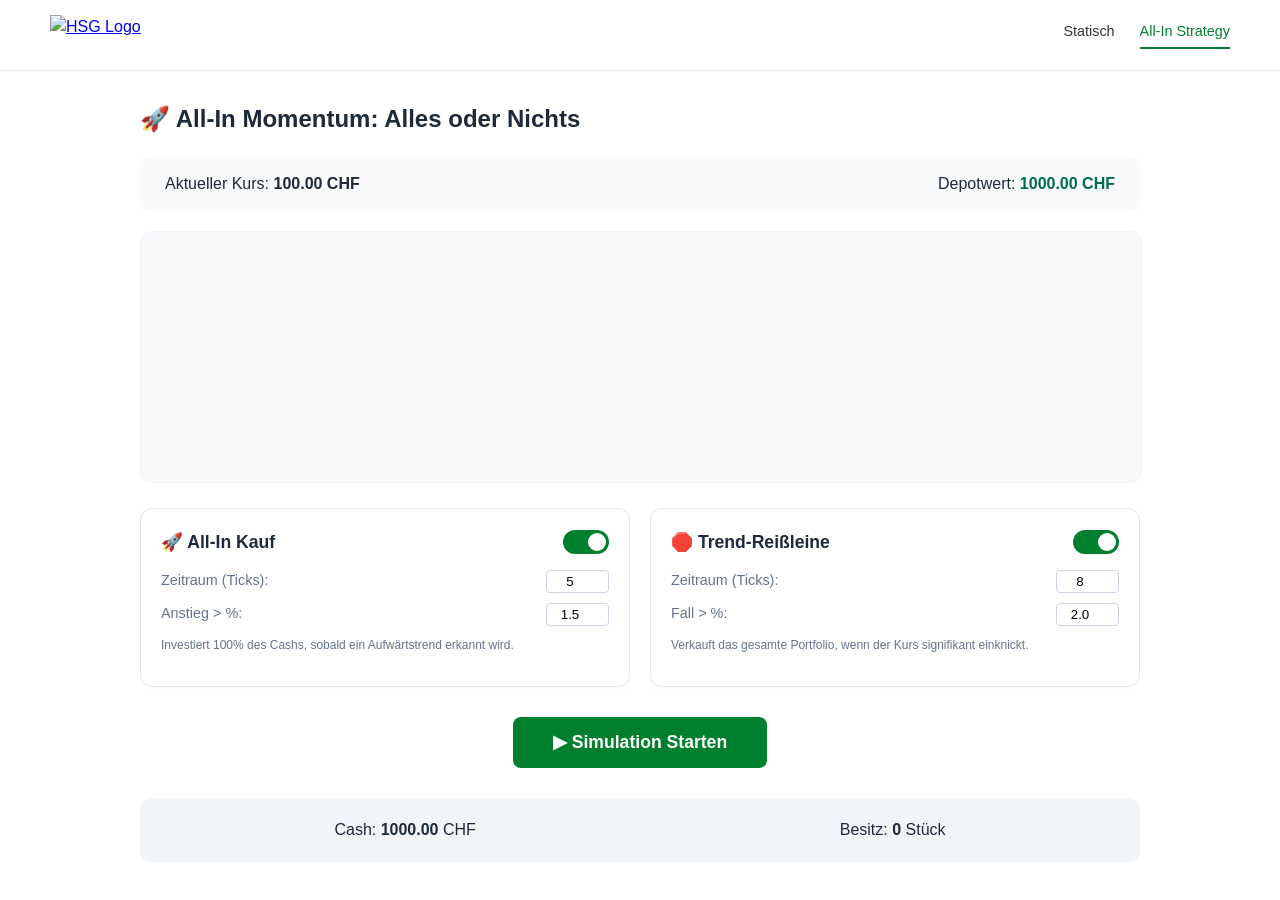
==== allin.html @ efe3e20a "Update allin.html" ====
<!DOCTYPE html>
<html lang="de">
<head>
    <meta charset="UTF-8">
    <title>Algo-Workshop: Momentum & All-In</title>
    <link rel="stylesheet" href="style.css">
    <script src="charts.js"></script>
</head>

<body>
    <header>
        <div class="logo-container">
            <a href="home.html"><img src="HSG_Logo_DE_RGB.png" alt="HSG Logo"></a>
        </div>
        <nav id="main-nav">
            <a href="statisch.html">Statisch</a>
            <a href="trend.html" class="active">All-In Strategy</a>
        </nav>
    </header>

<div class="container">
    <h2>🚀 All-In Momentum: Alles oder Nichts</h2>
    
    <div class="market-info">
        <div>Aktueller Kurs: <strong id="price">100.00 CHF</strong></div>
        <div>Depotwert: <strong id="total" style="color: #006b4d;">1000.00 CHF</strong></div>
    </div>

    <canvas id="chart"></canvas>

    <div class="strategy-grid">
        <div class="rule-card buy">
            <div class="switch-header">
                <h4>🚀 All-In Kauf</h4>
                <label class="ios-switch">
                    <input type="checkbox" id="buy_active" checked>
                    <span class="ios-slider"></span>
                </label>
            </div>
            <div class="input-group">
                <span>Zeitraum (Ticks):</span>
                <input type="number" id="ticks" value="5">
            </div>
            <div class="input-group">
                <span>Anstieg > %:</span>
                <input type="number" id="percent_buy" value="1.5">
            </div>
            <p style="font-size: 0.75em; color: #64748b; margin-top: 10px;">
                Investiert 100% des Cashs, sobald ein Aufwärtstrend erkannt wird.
            </p>
        </div>

        <div class="rule-card sell">
            <div class="switch-header">
                <h4>🛑 Trend-Reißleine</h4>
                <label class="ios-switch">
                    <input type="checkbox" id="sell_active" checked>
                    <span class="ios-slider"></span>
                </label>
            </div>
            <div class="input-group">
                <span>Zeitraum (Ticks):</span>
                <input type="number" id="ticks_sell" value="8">
            </div>
            <div class="input-group">
                <span>Fall > %:</span>
                <input type="number" id="percent_sell" value="2.0">
            </div>
            <p style="font-size: 0.75em; color: #64748b; margin-top: 10px;">
                Verkauft das gesamte Portfolio, wenn der Kurs signifikant einknickt.
            </p>
        </div>
    </div>

    <div style="text-align: center; margin-top: 30px;">
        <button onclick="toggleSimulation()" id="startBtn" class="btn-start">▶ Simulation Starten</button>
    </div>

    <div class="footer-stats">
        <span>Cash: <b id="cash">1000.00</b> CHF</span>
        <span>Besitz: <b id="shares">0</b> Stück</span>
    </div>
</div>

<script>
    let price = 100, cash = 1000, shares = 0, isRunning = false;
    let history = [100], portfolioHistory = [1000];

    function toggleSimulation() {
        isRunning = !isRunning;
        const btn = document.getElementById('startBtn');
        if (isRunning) {
            btn.innerText = "⏹ Simulation Stoppen";
            btn.classList.add('running');
            runStep();
        } else {
            btn.innerText = "▶ Simulation Starten";
            btn.classList.remove('running');
        }
    }

    function runStep() {
        if(!isRunning) return;

        // 1. Marktbewegung (simuliert)
        let volatilityFactor = 0.1; 
        let change = price * (Math.random() - 0.5) * volatilityFactor;
        price = Math.max(10, +(price + change).toFixed(2));
        history.push(price);
        if(history.length > 100) history.shift();

        // 2. KAUF LOGIK: ALL-IN (Zeitbasiert)
        if (document.getElementById('buy_active').checked && cash >= price) {
            let tBuy = parseInt(document.getElementById('ticks').value);
            let pBuy = parseFloat(document.getElementById('percent_buy').value) / 100;
            
            if (history.length > tBuy) {
                let oldPrice = history[history.length - 1 - tBuy];
                let growth = (price - oldPrice) / oldPrice;

                if (growth >= pBuy) {
                    // ALL-IN: Kaufe so viele wie möglich
                    let amountToBuy = Math.floor(cash / price);
                    if(amountToBuy > 0) {
                        cash -= (amountToBuy * price);
                        shares += amountToBuy;
                        console.log("ALL-IN KAUF: " + amountToBuy + " Stück");
                    }
                }
            }
        }

        // 3. VERKAUF LOGIK: TREND-STOP (Zeitbasiert)
        if (document.getElementById('sell_active').checked && shares > 0) {
            let tSell = parseInt(document.getElementById('ticks_sell').value);
            let pSell = parseFloat(document.getElementById('percent_sell').value) / 100;
            
            if (history.length > tSell) {
                let oldPrice = history[history.length - 1 - tSell];
                let drop = (oldPrice - price) / oldPrice;

                if (drop >= pSell) {
                    // REISSLEINE: Alles verkaufen
                    cash += (shares * price);
                    console.log("MOMENTUM-STOP: Alles verkauft bei " + price);
                    shares = 0;
                }
            }
        }

        let currentTotal = +(cash + (shares * price)).toFixed(2);
        portfolioHistory.push(currentTotal);
        if(portfolioHistory.length > 50) portfolioHistory.shift();

        updateUI(currentTotal);
        setTimeout(runStep, 500);
    }

    function updateUI(total) {
        document.getElementById('price').innerText = price.toFixed(2) + " CHF";
        document.getElementById('cash').innerText = cash.toFixed(2);
        document.getElementById('shares').innerText = shares;
        document.getElementById('total').innerText = total.toFixed(2) + " CHF";
        if (typeof drawChart === "function") drawChart();
    }

    window.onload = () => { drawChart(); };
</script>
</body>
</html>
---- style.css ----
/* --- 1. BASIS SETUP --- */
body { 
    font-family: 'Segoe UI', Arial, sans-serif; 
    background: #ffffff; 
    margin: 0; 
    color: #1e293b; 
    line-height: 1.5;
}

/* --- 2. HEADER & NAVIGATION (Responsive) --- */
header {
    display: flex;
    justify-content: space-between; /* Logo links, Nav rechts */
    align-items: center;           /* Vertikal zentrieren */
    padding: 15px 50px;
    background: #ffffff;
    border-bottom: 1px solid #eeeeee;
    position: relative;            /* Basis für das mobile Menü */
}

.logo-container img { 
    height: 40px; 
    display: block;
}

nav { 
    display: flex; 
    gap: 25px; 
    align-items: center;
}

nav a { 
    text-decoration: none; 
    color: #333; 
    font-size: 0.9em; 
    font-weight: 500; 
    padding-bottom: 5px;
    transition: 0.2s;
    border-bottom: 2px solid transparent;
}

nav a:hover, nav a.active { 
    color: #00802f; 
    border-bottom: 2px solid #00802f; 
}

/* Der Hamburger-Button (standardmäßig versteckt) */
.menu-toggle {
    display: none; 
    flex-direction: column;
    gap: 5px;
    background: none;
    border: none;
    cursor: pointer;
    padding: 10px;
}

.menu-toggle span {
    width: 25px;
    height: 3px;
    background: #333;
    border-radius: 2px;
}

/* --- 3. CONTAINER & MARKT-INFO --- */
.container { 
    max-width: 1000px; 
    margin: 30px auto; 
    padding: 0 20px; 
}

.market-info {
    display: flex;
    justify-content: space-between;
    background: #f8fafc;
    padding: 15px 25px;
    border-radius: 10px;
    margin-bottom: 20px;
}

/* --- 4. CHART (Fixer Platzhalter) --- */
#chart {
    display: block;
    width: 100%;
    height: 250px;
    background-color: #f8fafc;
    border-radius: 12px;
    margin: 20px 0;
    border: 1px solid #f1f5f9;
}

/* --- 5. STRATEGIE GRID (KACHELN) --- */
.strategy-grid {
    display: grid;
    grid-template-columns: repeat(auto-fit, minmax(300px, 1fr));
    gap: 20px;
    margin-top: 25px;
}

.rule-card {
    background: white;
    border: 1px solid #e2e8f0;
    border-radius: 12px;
    padding: 20px;
    box-shadow: 0 2px 4px rgba(0,0,0,0.02);
    transition: transform 0.2s ease;
}

.rule-card:hover {
    transform: translateY(-3px);
    box-shadow: 0 8px 15px rgba(0,0,0,0.05);
}

.switch-header {
    display: flex;
    justify-content: space-between;
    align-items: center;
    margin-bottom: 15px;
}

.switch-header h4 { margin: 0; font-size: 1.1em; }

/* --- 6. iOS SWITCH DESIGN --- */
.ios-switch {
    position: relative;
    display: inline-block;
    width: 46px;
    height: 24px;
}

.ios-switch input { opacity: 0; width: 0; height: 0; }

.ios-slider {
    position: absolute;
    cursor: pointer;
    top: 0; left: 0; right: 0; bottom: 0;
    background-color: #e2e8f0;
    transition: .3s;
    border-radius: 24px;
}

.ios-slider:before {
    position: absolute;
    content: "";
    height: 18px;
    width: 18px;
    left: 3px;
    bottom: 3px;
    background-color: white;
    transition: .3s;
    border-radius: 50%;
}

input:checked + .ios-slider { background-color: #00802f; }
input:checked + .ios-slider:before { transform: translateX(22px); }

/* --- 7. INPUTS & BUTTONS --- */
.input-group {
    display: flex;
    justify-content: space-between;
    margin-top: 10px;
    font-size: 0.9em;
    color: #64748b;
}

.input-group input {
    width: 55px;
    border: 1px solid #cbd5e1;
    border-radius: 4px;
    padding: 3px;
    text-align: center;
}

.btn-start {
    background: #00802f;
    color: white;
    border: none;
    padding: 15px 40px;
    border-radius: 8px;
    font-weight: bold;
    font-size: 1.1em;
    cursor: pointer;
    transition: 0.2s;
    width: auto;
    min-width: 200px;
}

.btn-start:hover { background: #00563e; transform: scale(1.02); }
.btn-start.running { background: #ef4444 !important; }

/* --- 8. FOOTER STATS --- */
.footer-stats {
    display: flex;
    justify-content: space-around;
    flex-wrap: wrap;
    gap: 15px;
    margin-top: 30px;
    padding: 20px;
    background: #f1f5f9;
    border-radius: 10px;
}

/* --- 9. MOBILE OPTIMIERUNG (Breakpoints) --- */
@media (max-width: 850px) {
    header { padding: 10px 20px; }
    
    .menu-toggle { display: flex; } /* Hamburger einblenden */

    nav {
        display: none; /* Menü verstecken */
        flex-direction: column;
        position: absolute;
        top: 100%; 
        left: 0;
        width: 100%;
        background: white;
        border-bottom: 1px solid #eee;
        box-shadow: 0 10px 15px rgba(0,0,0,0.1);
        z-index: 1000;
        gap: 0;
    }

    nav.active { display: flex; } /* Menü einblenden wenn aktiv */

    nav a {
        padding: 15px 25px;
        width: 100%;
        border-bottom: 1px solid #f8fafc;
        box-sizing: border-box;
    }

    nav a.active { border-bottom: none; border-left: 4px solid #00802f; }
}

/* --- 10. HOME-PAGE SPEZIFISCH (Kompakte Kacheln) --- */
.welcome-section {
    text-align: center;
    padding: 30px 20px;
}

.welcome-section h1 {
    color: #006b4d;
    font-size: 2.2em;
    margin-bottom: 8px;
}

.lesson-grid {
    display: grid;
    /* Kompakter: Mindestbreite 220px statt 300px */
    grid-template-columns: repeat(auto-fit, minmax(220px, 1fr));
    gap: 15px;
    margin-top: 20px;
}

.lesson-card {
    background: white;
    border: 1px solid #e2e8f0;
    border-radius: 12px;
    padding: 20px;
    text-align: center;
    text-decoration: none;
    color: inherit;
    transition: all 0.2s ease;
    display: flex;
    flex-direction: column;
    justify-content: center;
    min-height: 150px;
}

.lesson-card:hover {
    transform: translateY(-5px);
    border-color: #006b4d;
    box-shadow: 0 6px 15px rgba(0,0,0,0.05);
}

.lesson-card .icon {
    font-size: 2.2em;
    margin-bottom: 10px;
}

.lesson-card h3 {
    margin: 5px 0;
    font-size: 1.1em;
    color: #1e293b;
}

.lesson-card p {
    font-size: 0.85em;
    color: #64748b;
    margin: 0;
    line-height: 1.3;
}

/* Spezial-Stil für die Final Challenge */
.challenge-highlight {
    background: #f0fdf4 !important;
    border: 2px solid #006b4d !important;
}

/* Styling für die Top 3 Plätze */
.rank-1 { 
    background-color: rgba(255, 215, 0, 0.15) !important; /* Gold Hauch */
    font-weight: bold;
    border-left: 5px solid #ffd700 !important; 
}
.rank-2 { 
    background-color: rgba(192, 192, 192, 0.15) !important; /* Silber Hauch */
    border-left: 5px solid #c0c0c0 !important; 
}
.rank-3 { 
    background-color: rgba(205, 127, 50, 0.15) !important; /* Bronze Hauch */
    border-left: 5px solid #cd7f32 !important; 
}

/* Icons für die Top 3 */
.rank-1 td:first-child::after { content: " 🥇"; }
.rank-2 td:first-child::after { content: " 🥈"; }
.rank-3 td:first-child::after { content: " 🥉"; }

/* Animation für den Erstplatzierten */
.rank-1 {
    animation: glow 2s infinite alternate;
}

@keyframes glow {
    from { box-shadow: inset 0 0 5px rgba(255, 215, 0, 0.2); }
    to { box-shadow: inset 0 0 15px rgba(255, 215, 0, 0.4); }
}
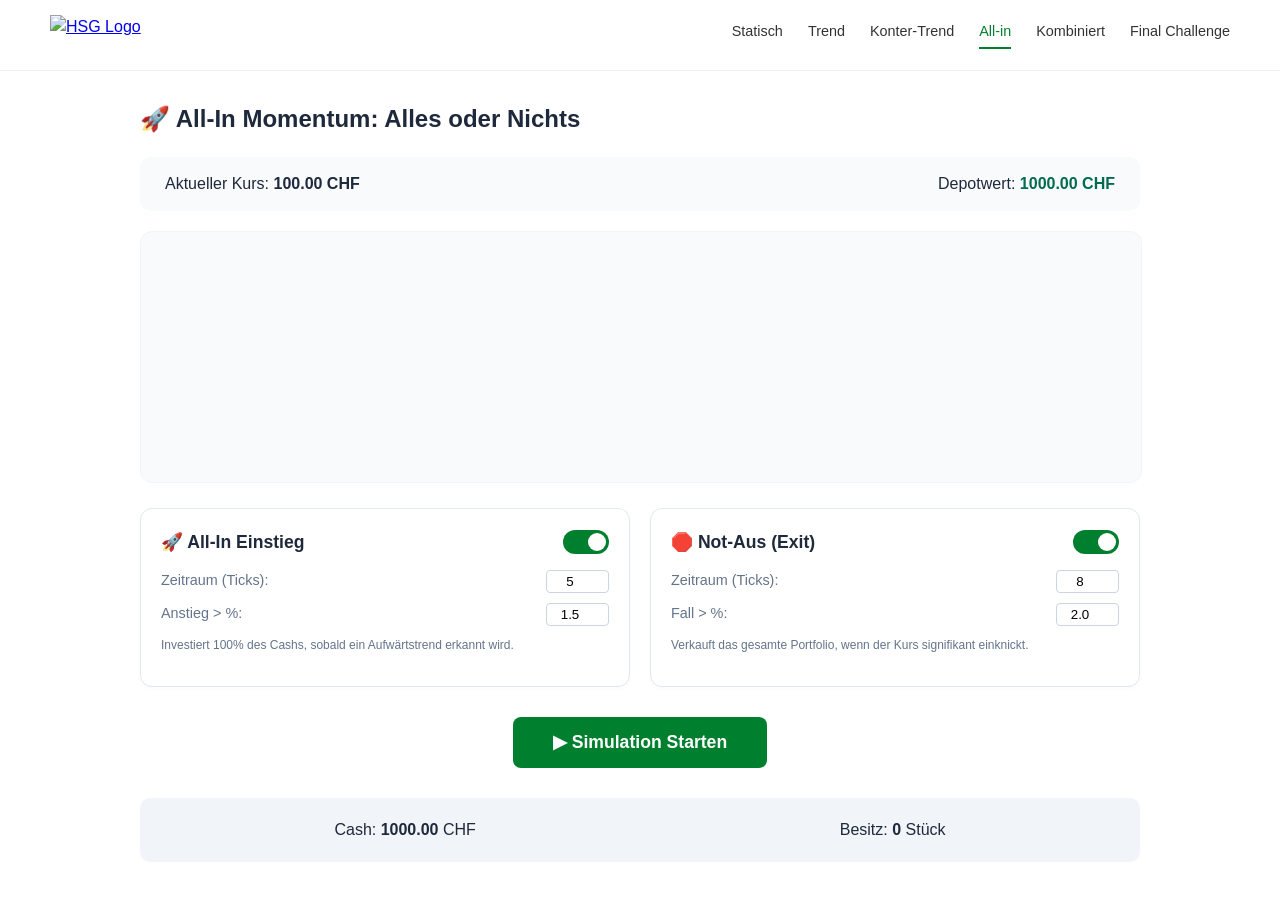
==== commit 8c5cf049: "Update allin.html" ====
--- a/allin.html
+++ b/allin.html
@@ -10,14 +10,25 @@
 <body>
     <header>
         <div class="logo-container">
-            <a href="home.html"><img src="HSG_Logo_DE_RGB.png" alt="HSG Logo"></a>
+            <a href="home.html">
+                <img src="HSG_Logo_DE_RGB.png" alt="HSG Logo">
+            </a>
         </div>
+        <button class="menu-toggle" onclick="toggleMenu()">
+            <span></span>
+            <span></span>
+            <span></span>
+        </button>
+    
         <nav id="main-nav">
             <a href="statisch.html">Statisch</a>
-            <a href="trend.html" class="active">All-In Strategy</a>
+            <a href="trend.html">Trend</a>
+            <a href="konter-trend.html">Konter-Trend</a>
+            <a href="allin.html" class="active">All-in</a>
+            <a href="kombiniert.html">Kombiniert</a>
+            <a href="challenge.html">Final Challenge</a>
         </nav>
     </header>
-
 <div class="container">
     <h2>🚀 All-In Momentum: Alles oder Nichts</h2>
     
@@ -31,7 +42,7 @@
     <div class="strategy-grid">
         <div class="rule-card buy">
             <div class="switch-header">
-                <h4>🚀 All-In Kauf</h4>
+                <h4>🚀 All-In Einstieg</h4>
                 <label class="ios-switch">
                     <input type="checkbox" id="buy_active" checked>
                     <span class="ios-slider"></span>
@@ -52,7 +63,7 @@
 
         <div class="rule-card sell">
             <div class="switch-header">
-                <h4>🛑 Trend-Reißleine</h4>
+                <h4>🛑 Not-Aus (Exit)</h4>
                 <label class="ios-switch">
                     <input type="checkbox" id="sell_active" checked>
                     <span class="ios-slider"></span>
